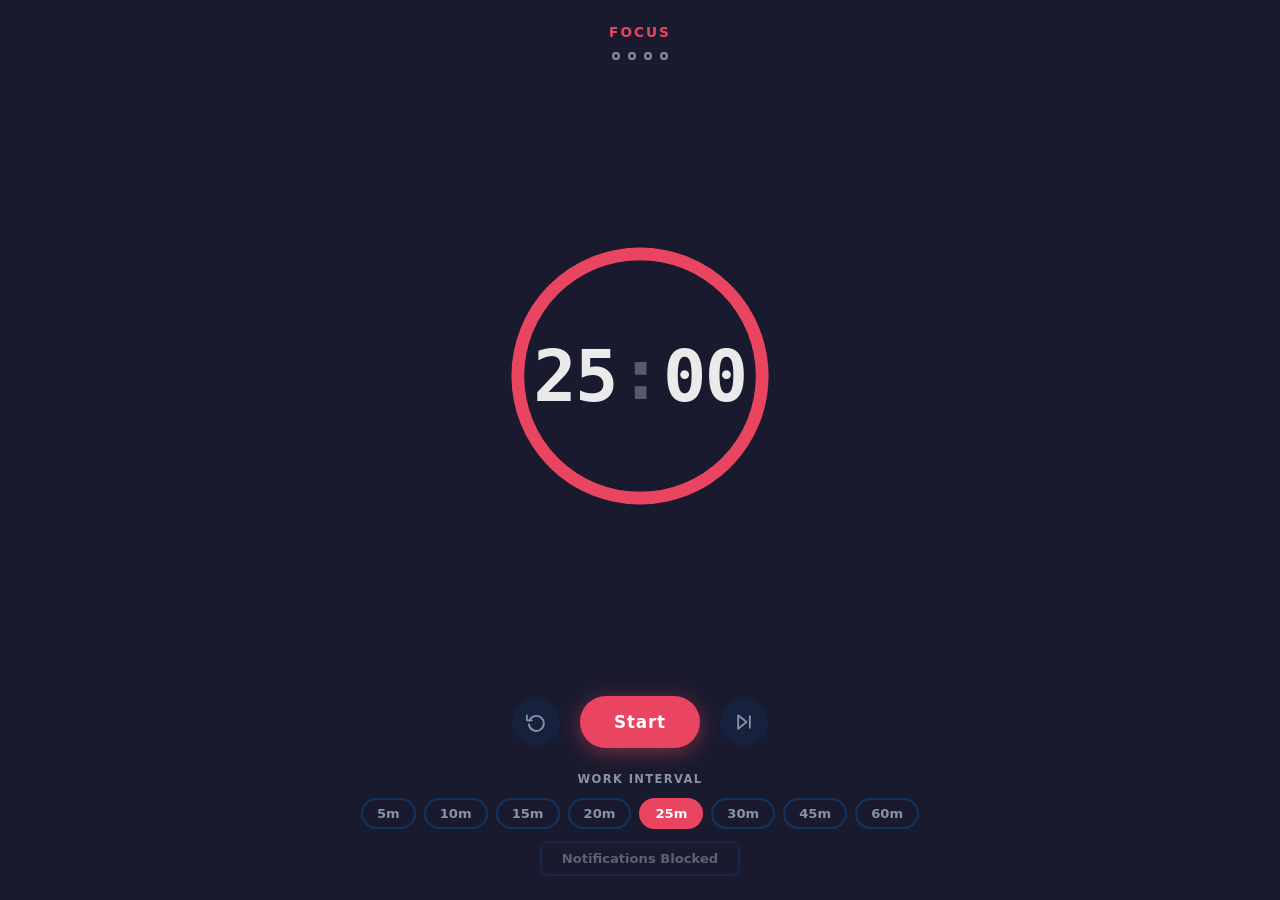
==== index.html @ ad2a41cf "Initial commit: PWA Pomodoro timer Zero-dependency PWA with configurable work intervals (5–60 min), " ====
<!DOCTYPE html>
<html lang="en">
<head>
  <meta charset="UTF-8">
  <meta name="viewport" content="width=device-width, initial-scale=1, viewport-fit=cover">

  <!-- PWA / installability -->
  <link rel="manifest" href="manifest.json">
  <meta name="theme-color" content="#e94560">

  <!-- iOS PWA support -->
  <meta name="apple-mobile-web-app-capable" content="yes">
  <meta name="apple-mobile-web-app-status-bar-style" content="black-translucent">
  <meta name="apple-mobile-web-app-title" content="Pomodoro">
  <link rel="apple-touch-icon" href="icons/apple-touch-icon.png">

  <title>Pomodoro Timer</title>
  <link rel="stylesheet" href="style.css">
</head>
<body>

  <!-- ── Header ──────────────────────────────────────────── -->
  <header>
    <h1 id="session-label">Focus</h1>
    <div id="session-dots" aria-label="Completed pomodoros this cycle"></div>
  </header>

  <!-- ── Timer ring ──────────────────────────────────────── -->
  <main>
    <div class="ring-wrapper" role="timer" aria-live="off">
      <svg id="progress-ring" viewBox="0 0 220 220" aria-hidden="true">
        <circle class="ring-track" cx="110" cy="110" r="96"/>
        <circle
          class="ring-progress"
          id="ring-progress-circle"
          cx="110" cy="110" r="96"
        />
      </svg>
      <div class="timer-display">
        <span id="timer-minutes">25</span>
        <span class="timer-colon">:</span>
        <span id="timer-seconds">00</span>
      </div>
    </div>
  </main>

  <!-- ── Controls ────────────────────────────────────────── -->
  <section id="controls" aria-label="Timer controls">
    <button id="btn-reset"       class="ctrl-btn icon-btn" aria-label="Reset timer">
      <svg viewBox="0 0 24 24" fill="none" stroke="currentColor" stroke-width="2.2" stroke-linecap="round" stroke-linejoin="round">
        <polyline points="1 4 1 10 7 10"/>
        <path d="M3.51 15a9 9 0 1 0 .49-4.5"/>
      </svg>
    </button>

    <button id="btn-start-pause" class="ctrl-btn primary-btn" aria-label="Start timer">
      Start
    </button>

    <button id="btn-skip"        class="ctrl-btn icon-btn" aria-label="Skip to next session">
      <svg viewBox="0 0 24 24" fill="none" stroke="currentColor" stroke-width="2.2" stroke-linecap="round" stroke-linejoin="round">
        <polygon points="5 4 15 12 5 20 5 4"/>
        <line x1="19" y1="5" x2="19" y2="19"/>
      </svg>
    </button>
  </section>

  <!-- ── Settings ────────────────────────────────────────── -->
  <section id="settings" aria-label="Timer settings">
    <p class="settings-label">Work interval</p>
    <div id="duration-picker" role="group" aria-label="Choose work duration"></div>

    <button id="btn-notify-enable" class="notify-btn">
      Enable Notifications
    </button>
  </section>

  <!-- ── iOS install hint ─────────────────────────────────── -->
  <div id="ios-install-hint" hidden role="status">
    <div class="hint-content">
      <span class="hint-icon">&#8679;</span>
      <p>
        Tap <strong>Share</strong> then <strong>"Add to Home Screen"</strong>
        for notification support on iPhone.
      </p>
    </div>
    <button id="ios-hint-close" aria-label="Dismiss">&#x2715;</button>
  </div>

  <!-- ── Toast container (injected by JS) ─────────────────── -->
  <script src="app.js" type="module"></script>
</body>
</html>
---- style.css ----
/* ── Design tokens ──────────────────────────────────────────── */
:root {
  --clr-bg:           #1a1a2e;
  --clr-surface:      #16213e;
  --clr-surface-2:    #0f3460;
  --clr-accent:       #e94560;   /* work */
  --clr-accent-break: #0f9b8e;   /* short break */
  --clr-accent-long:  #f5a623;   /* long break */
  --clr-text:         #eaeaea;
  --clr-muted:        #8892a4;
  --clr-ring-track:   #2a2a4a;

  /* Updated by JS on session change */
  --session-color: #e94560;

  --font-mono: 'SF Mono', 'Fira Code', 'Cascadia Code', 'Consolas', monospace;
  --font-ui:   system-ui, -apple-system, BlinkMacSystemFont, sans-serif;

  --radius-sm: 8px;
  --radius:    16px;
  --radius-lg: 24px;
  --transition: 0.3s ease;
}

/* ── Reset ──────────────────────────────────────────────────── */
*, *::before, *::after {
  box-sizing: border-box;
  margin: 0;
  padding: 0;
}

/* ── Base ───────────────────────────────────────────────────── */
html {
  font-size: 16px;
  -webkit-text-size-adjust: 100%;
}

body {
  font-family: var(--font-ui);
  background-color: var(--clr-bg);
  color: var(--clr-text);

  /* Grid: header / timer (grows) / controls / settings */
  display: grid;
  grid-template-rows: auto 1fr auto auto;
  min-height: 100vh;
  min-height: 100dvh;  /* dynamic viewport — correct on mobile Safari */

  /* Safe area insets for notch / Dynamic Island / home indicator */
  padding-top:    max(16px, env(safe-area-inset-top));
  padding-right:  max(16px, env(safe-area-inset-right));
  padding-bottom: max(20px, env(safe-area-inset-bottom));
  padding-left:   max(16px, env(safe-area-inset-left));

  gap: 8px;
  overflow: hidden;
}

/* ── Header ─────────────────────────────────────────────────── */
header {
  display: flex;
  flex-direction: column;
  align-items: center;
  gap: 12px;
  padding: 8px 0 4px;
}

#session-label {
  font-size: 0.85rem;
  font-weight: 700;
  letter-spacing: 0.15em;
  text-transform: uppercase;
  color: var(--session-color);
  transition: color var(--transition);
}

#session-dots {
  display: flex;
  gap: 8px;
  align-items: center;
}

.session-dot {
  width: 8px;
  height: 8px;
  border-radius: 50%;
  border: 2px solid var(--clr-muted);
  background: transparent;
  transition: background var(--transition), border-color var(--transition);
}

.session-dot.filled {
  background: var(--session-color);
  border-color: var(--session-color);
}

/* ── Main (timer ring) ──────────────────────────────────────── */
main {
  display: flex;
  align-items: center;
  justify-content: center;
  padding: 8px 0;
}

.ring-wrapper {
  position: relative;
  width: min(280px, 72vw);
  aspect-ratio: 1;
}

#progress-ring {
  width: 100%;
  height: 100%;
  display: block;
  overflow: visible;
}

.ring-track {
  fill: none;
  stroke: var(--clr-ring-track);
  stroke-width: 10;
}

.ring-progress {
  fill: none;
  stroke: var(--session-color);
  stroke-width: 10;
  stroke-linecap: round;
  /* Circumference = 2 * π * 96 = 603.186 */
  stroke-dasharray: 603.186;
  stroke-dashoffset: 0;
  /* Start at 12 o'clock */
  transform: rotate(-90deg);
  transform-origin: center;
  transform-box: fill-box;
  transition:
    stroke-dashoffset 1s linear,
    stroke var(--transition);
}

/* Countdown overlay — centered over SVG */
.timer-display {
  position: absolute;
  inset: 0;
  display: flex;
  align-items: center;
  justify-content: center;
  gap: 0;
  pointer-events: none;
  user-select: none;
}

.timer-display span {
  font-family: var(--font-mono);
  font-size: clamp(2.8rem, 12vw, 4.5rem);
  font-weight: 600;
  line-height: 1;
  color: var(--clr-text);
  letter-spacing: -0.02em;
}

.timer-colon {
  padding: 0 2px;
  margin-top: -4px;  /* optical alignment */
  opacity: 0.7;
  animation: blink 1s step-end infinite;
}

@keyframes blink {
  0%, 100% { opacity: 0.7; }
  50%       { opacity: 0.2; }
}

/* Pause the colon blink when running */
body.paused .timer-colon {
  animation: none;
  opacity: 0.3;
}

/* ── Controls ───────────────────────────────────────────────── */
#controls {
  display: flex;
  align-items: center;
  justify-content: center;
  gap: 20px;
  padding: 8px 0;
}

.ctrl-btn {
  border: none;
  cursor: pointer;
  transition: transform var(--transition), opacity var(--transition);
  -webkit-tap-highlight-color: transparent;
  background: transparent;
}

.ctrl-btn:active {
  transform: scale(0.92);
}

/* Icon buttons (reset / skip) */
.icon-btn {
  width: 48px;
  height: 48px;
  border-radius: 50%;
  background: var(--clr-surface);
  display: flex;
  align-items: center;
  justify-content: center;
  color: var(--clr-muted);
  transition:
    color var(--transition),
    background var(--transition),
    transform var(--transition);
}

.icon-btn svg {
  width: 20px;
  height: 20px;
}

.icon-btn:hover,
.icon-btn:focus-visible {
  color: var(--clr-text);
  background: var(--clr-surface-2);
}

/* Primary Start/Pause button */
.primary-btn {
  min-width: 120px;
  height: 52px;
  border-radius: 999px;
  background: var(--session-color);
  color: #fff;
  font-family: var(--font-ui);
  font-size: 1.05rem;
  font-weight: 700;
  letter-spacing: 0.05em;
  padding: 0 28px;
  transition:
    background var(--transition),
    filter var(--transition),
    transform var(--transition);
  box-shadow: 0 4px 20px color-mix(in srgb, var(--session-color) 45%, transparent);
}

.primary-btn:hover,
.primary-btn:focus-visible {
  filter: brightness(1.1);
}

.primary-btn:active {
  transform: scale(0.95);
  filter: brightness(0.95);
}

/* ── Settings ───────────────────────────────────────────────── */
#settings {
  display: flex;
  flex-direction: column;
  align-items: center;
  gap: 12px;
  padding: 8px 0 4px;
}

.settings-label {
  font-size: 0.72rem;
  font-weight: 600;
  letter-spacing: 0.12em;
  text-transform: uppercase;
  color: var(--clr-muted);
}

#duration-picker {
  display: flex;
  flex-wrap: wrap;
  gap: 8px;
  justify-content: center;
  padding: 0 8px;
}

.duration-btn {
  padding: 6px 14px;
  border-radius: 999px;
  border: 2px solid var(--clr-surface-2);
  background: transparent;
  color: var(--clr-muted);
  font-family: var(--font-ui);
  font-size: 0.82rem;
  font-weight: 600;
  cursor: pointer;
  transition:
    color var(--transition),
    border-color var(--transition),
    background var(--transition);
  -webkit-tap-highlight-color: transparent;
}

.duration-btn:hover,
.duration-btn:focus-visible {
  border-color: var(--session-color);
  color: var(--clr-text);
}

.duration-btn.active {
  border-color: var(--session-color);
  background: var(--session-color);
  color: #fff;
}

.duration-btn:disabled {
  opacity: 0.4;
  cursor: not-allowed;
}

/* Notify button */
.notify-btn {
  padding: 8px 20px;
  border-radius: var(--radius-sm);
  border: 2px solid var(--clr-surface-2);
  background: transparent;
  color: var(--clr-muted);
  font-family: var(--font-ui);
  font-size: 0.82rem;
  font-weight: 600;
  cursor: pointer;
  transition:
    color var(--transition),
    border-color var(--transition),
    background var(--transition);
  -webkit-tap-highlight-color: transparent;
}

.notify-btn:hover,
.notify-btn:focus-visible {
  border-color: var(--session-color);
  color: var(--clr-text);
}

.notify-btn.active {
  border-color: var(--clr-accent-break);
  color: var(--clr-accent-break);
}

.notify-btn:disabled {
  opacity: 0.6;
  cursor: default;
}

/* ── iOS install hint ───────────────────────────────────────── */
#ios-install-hint {
  position: fixed;
  bottom: max(16px, env(safe-area-inset-bottom));
  left: 16px;
  right: 16px;
  background: var(--clr-surface-2);
  border: 1px solid rgba(255,255,255,0.1);
  border-radius: var(--radius);
  padding: 14px 16px;
  display: flex;
  align-items: center;
  gap: 12px;
  box-shadow: 0 8px 32px rgba(0,0,0,0.4);
  z-index: 100;
}

#ios-install-hint[hidden] {
  display: none;
}

.hint-content {
  display: flex;
  align-items: center;
  gap: 12px;
  flex: 1;
}

.hint-icon {
  font-size: 1.5rem;
  color: var(--session-color);
  flex-shrink: 0;
}

.hint-content p {
  font-size: 0.82rem;
  line-height: 1.4;
  color: var(--clr-muted);
}

.hint-content strong {
  color: var(--clr-text);
}

#ios-hint-close {
  background: transparent;
  border: none;
  color: var(--clr-muted);
  font-size: 1rem;
  cursor: pointer;
  padding: 4px;
  flex-shrink: 0;
  line-height: 1;
  transition: color var(--transition);
}

#ios-hint-close:hover {
  color: var(--clr-text);
}

/* ── Toast notifications ────────────────────────────────────── */
.toast {
  position: fixed;
  bottom: max(80px, calc(env(safe-area-inset-bottom) + 80px));
  left: 50%;
  transform: translateX(-50%) translateY(20px);
  background: var(--clr-surface-2);
  color: var(--clr-text);
  padding: 10px 20px;
  border-radius: var(--radius-sm);
  font-size: 0.85rem;
  font-weight: 500;
  white-space: nowrap;
  pointer-events: none;
  opacity: 0;
  transition: opacity 0.25s ease, transform 0.25s ease;
  z-index: 200;
  box-shadow: 0 4px 16px rgba(0,0,0,0.3);
}

.toast.visible {
  opacity: 1;
  transform: translateX(-50%) translateY(0);
}

/* ── Focus styles (accessibility) ───────────────────────────── */
:focus-visible {
  outline: 2px solid var(--session-color);
  outline-offset: 3px;
  border-radius: 4px;
}

/* ── Landscape adjustment ───────────────────────────────────── */
@media (orientation: landscape) and (max-height: 500px) {
  body {
    grid-template-rows: auto auto auto;
    grid-template-columns: 1fr 1fr;
    grid-template-areas:
      "header  ring"
      "controls ring"
      "settings ring";
    align-items: center;
  }

  header  { grid-area: header;   }
  main    { grid-area: ring;     }
  #controls { grid-area: controls; }
  #settings { grid-area: settings; }

  .ring-wrapper {
    width: min(260px, 55vh);
  }
}
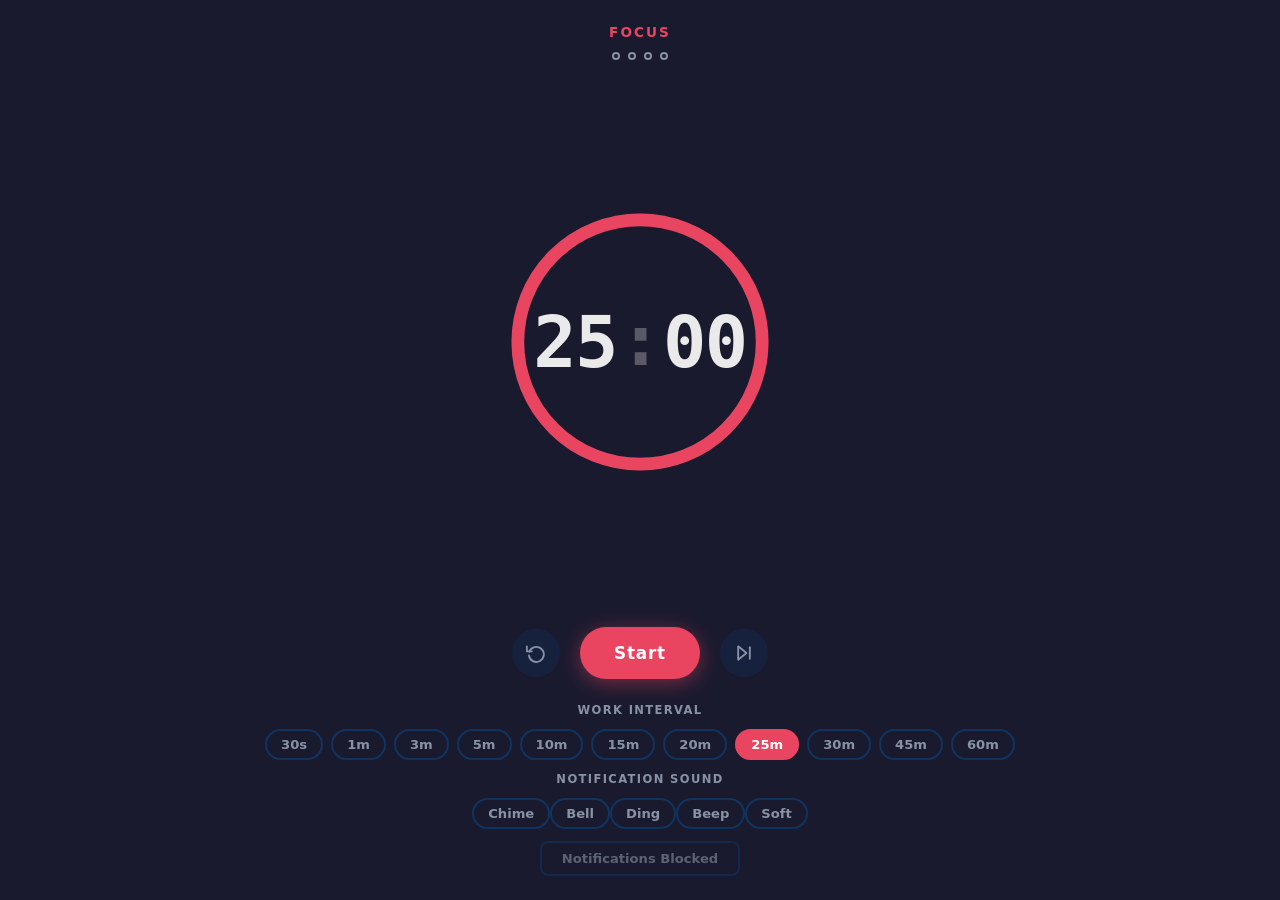
==== commit bd16e6fa: "Add notification tune picker with 5 built-in sounds Chime, Bell, Ding, Beep, Soft — all Web Audio AP" ====
--- a/index.html
+++ b/index.html
@@ -70,6 +70,9 @@
     <p class="settings-label">Work interval</p>
     <div id="duration-picker" role="group" aria-label="Choose work duration"></div>
 
+    <p class="settings-label">Notification sound</p>
+    <div id="tune-picker" role="group" aria-label="Choose notification sound"></div>
+
     <button id="btn-notify-enable" class="notify-btn">
       Enable Notifications
     </button>
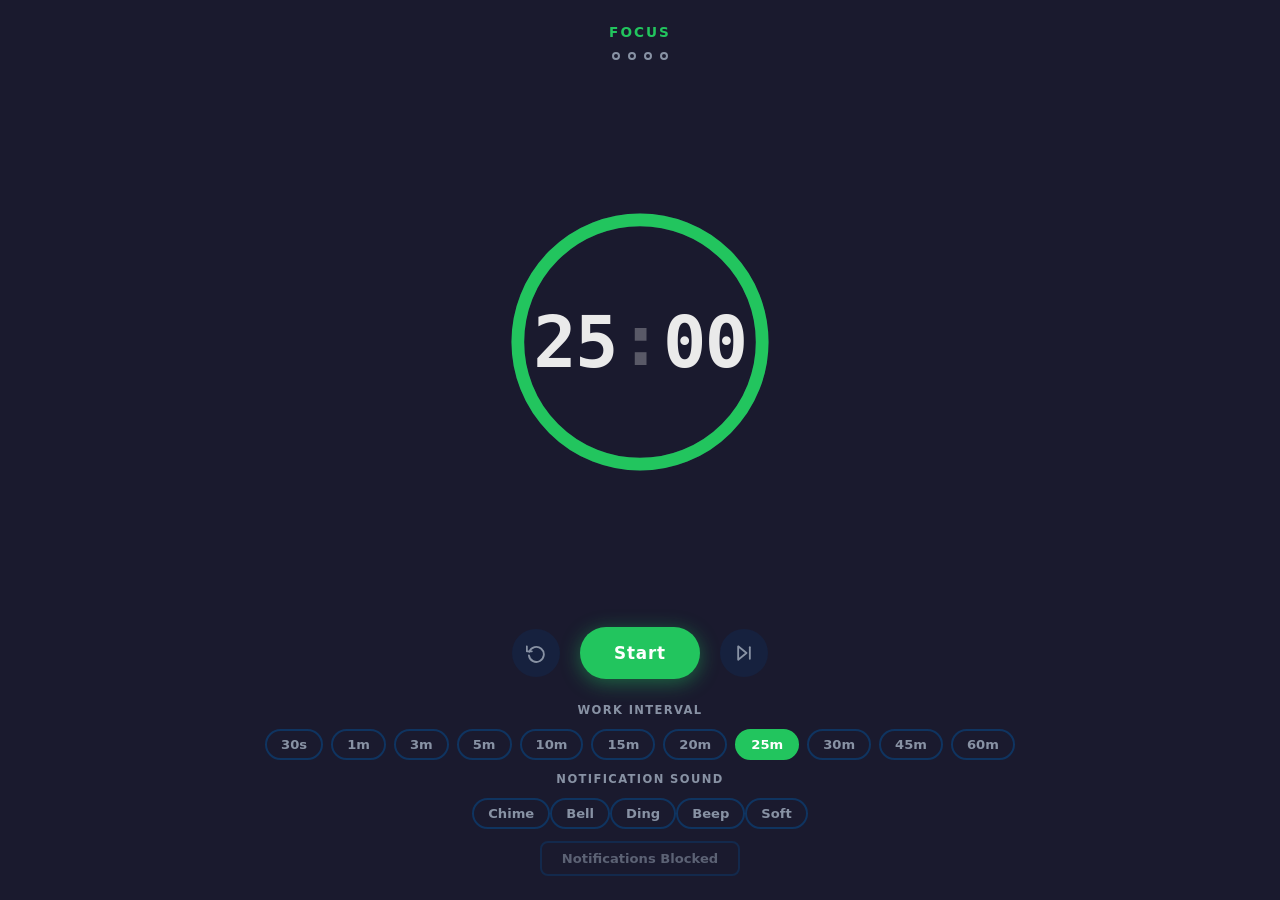
==== commit d1c69419: "Change accent color to green (#22c55e) Co-Authored-By: Claude Sonnet 4.6 <noreply@anthropic.com>" ====
--- a/index.html
+++ b/index.html
@@ -6,7 +6,7 @@
 
   <!-- PWA / installability -->
   <link rel="manifest" href="manifest.json">
-  <meta name="theme-color" content="#e94560">
+  <meta name="theme-color" content="#22c55e">
 
   <!-- iOS PWA support -->
   <meta name="apple-mobile-web-app-capable" content="yes">
--- a/style.css
+++ b/style.css
@@ -3,7 +3,7 @@
   --clr-bg:           #1a1a2e;
   --clr-surface:      #16213e;
   --clr-surface-2:    #0f3460;
-  --clr-accent:       #e94560;   /* work */
+  --clr-accent:       #22c55e;   /* work */
   --clr-accent-break: #0f9b8e;   /* short break */
   --clr-accent-long:  #f5a623;   /* long break */
   --clr-text:         #eaeaea;
@@ -11,7 +11,7 @@
   --clr-ring-track:   #2a2a4a;
 
   /* Updated by JS on session change */
-  --session-color: #e94560;
+  --session-color: #22c55e;
 
   --font-mono: 'SF Mono', 'Fira Code', 'Cascadia Code', 'Consolas', monospace;
   --font-ui:   system-ui, -apple-system, BlinkMacSystemFont, sans-serif;
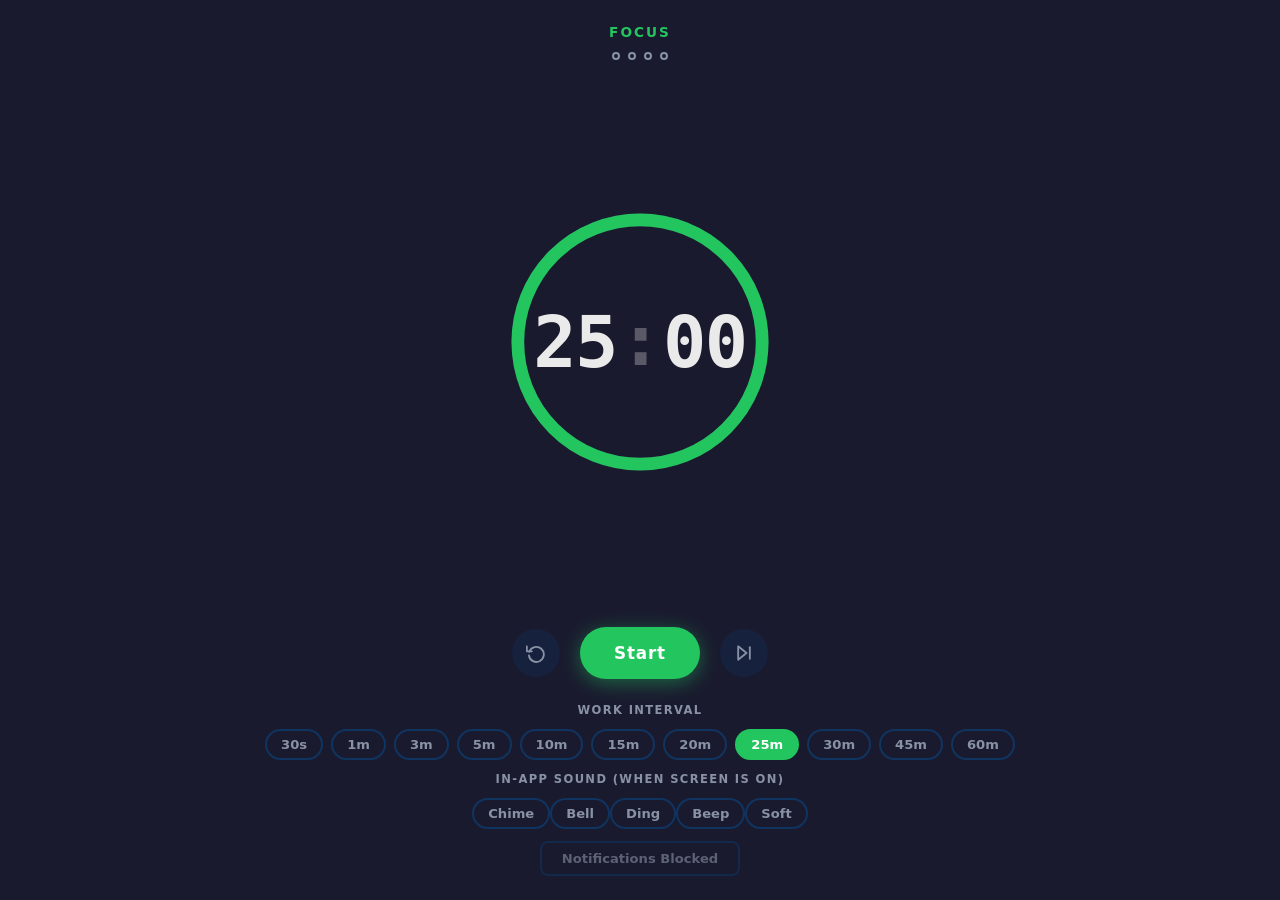
==== commit c63745a6: "Clarify in-app sound label; fix wake lock release order; boost volume - Rename 'Notification sound' " ====
--- a/index.html
+++ b/index.html
@@ -70,7 +70,7 @@
     <p class="settings-label">Work interval</p>
     <div id="duration-picker" role="group" aria-label="Choose work duration"></div>
 
-    <p class="settings-label">Notification sound</p>
+    <p class="settings-label">In-app sound (when screen is on)</p>
     <div id="tune-picker" role="group" aria-label="Choose notification sound"></div>
 
     <button id="btn-notify-enable" class="notify-btn">
